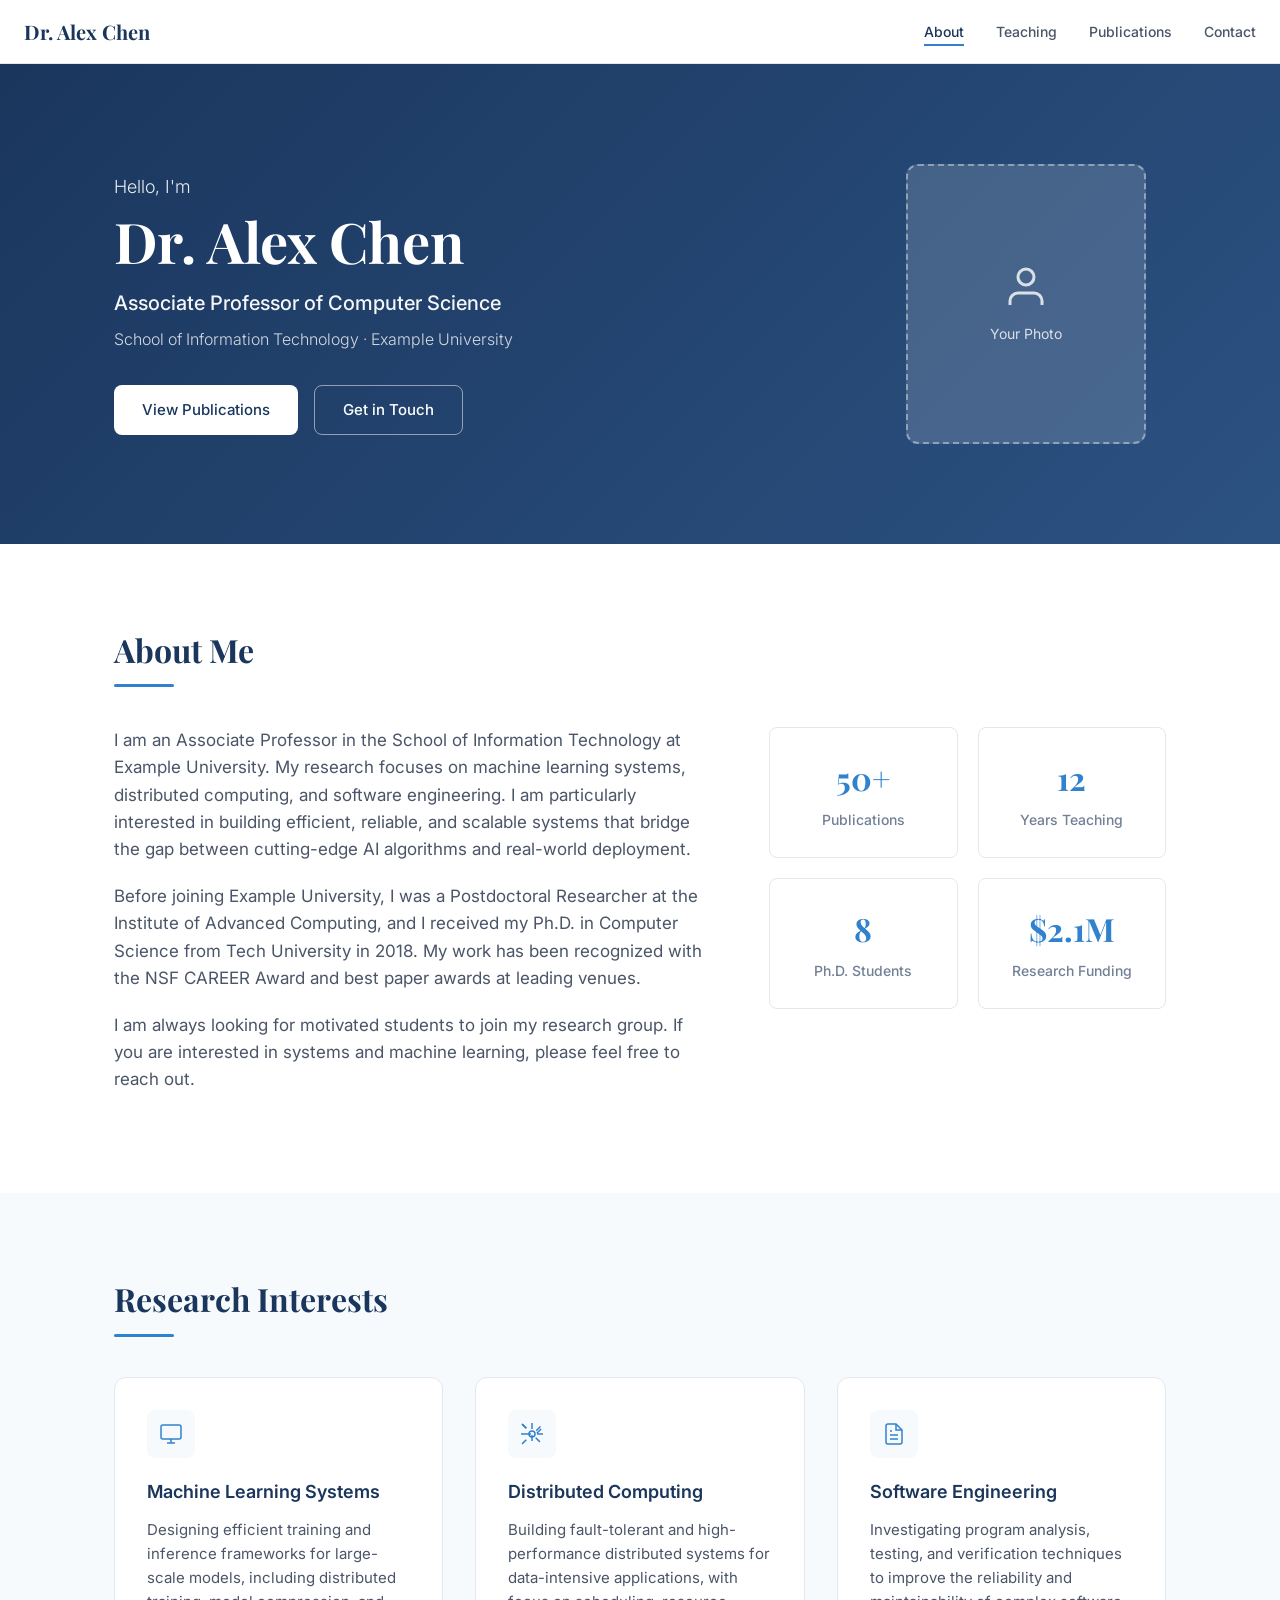
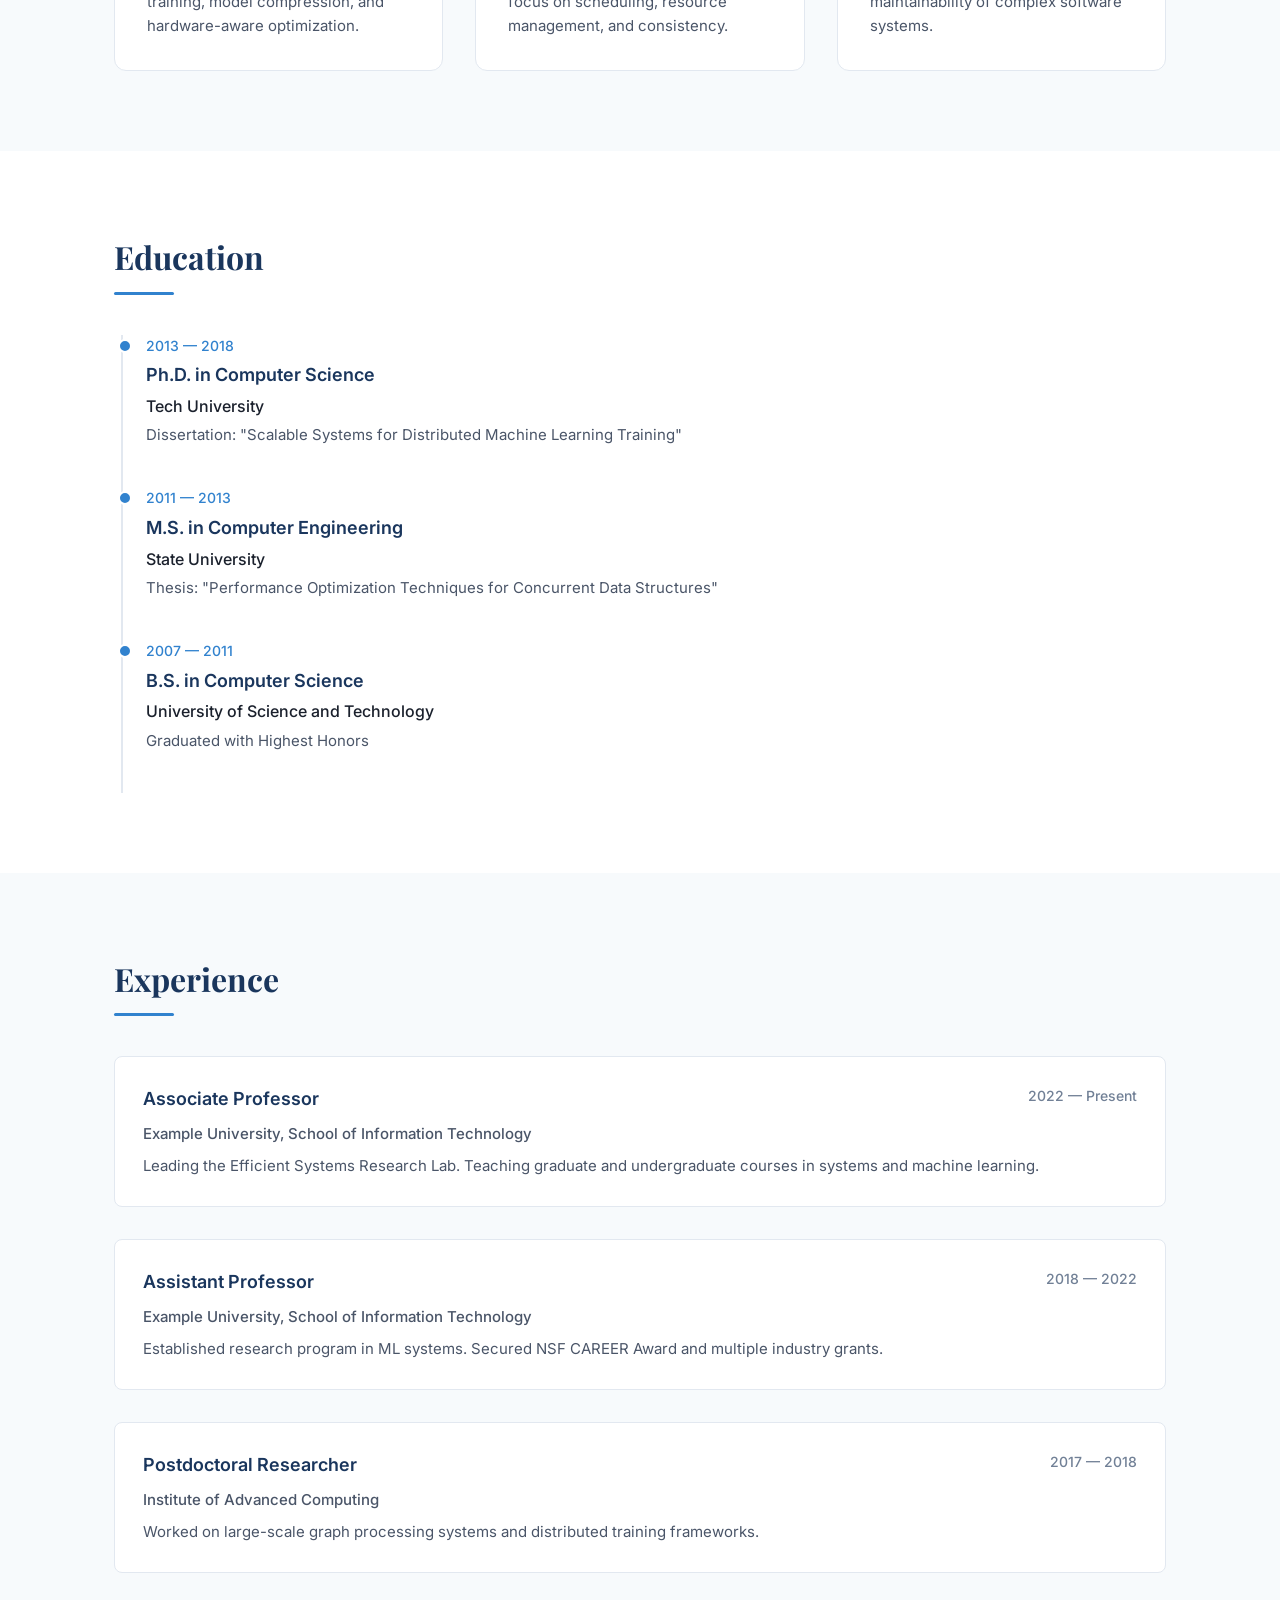
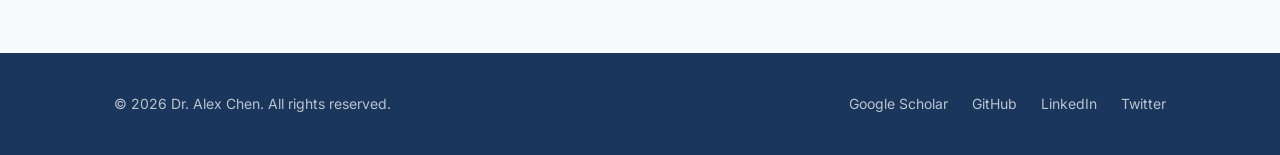
==== index.html @ c8a5bb2c "Initial website commit" ====
<!DOCTYPE html>
<html lang="en">
<head>
    <meta charset="UTF-8">
    <meta name="viewport" content="width=device-width, initial-scale=1.0">
    <title>Dr. Alex Chen — Personal Homepage</title>
    <link rel="stylesheet" href="style.css">
    <link href="https://fonts.googleapis.com/css2?family=Inter:wght@300;400;500;600;700&family=Playfair+Display:wght@600;700&display=swap" rel="stylesheet">
</head>
<body>
    <nav class="navbar">
        <div class="nav-brand">
            <a href="index.html">Dr. Alex Chen</a>
        </div>
        <ul class="nav-links">
            <li><a href="index.html" class="active">About</a></li>
            <li><a href="teaching.html">Teaching</a></li>
            <li><a href="publications.html">Publications</a></li>
            <li><a href="contact.html">Contact</a></li>
        </ul>
        <button class="nav-toggle" aria-label="toggle navigation">
            <span class="hamburger"></span>
        </button>
    </nav>

    <header class="hero">
        <div class="hero-content">
            <div class="hero-text">
                <p class="greeting">Hello, I'm</p>
                <h1>Dr. Alex Chen</h1>
                <p class="subtitle">Associate Professor of Computer Science</p>
                <p class="affiliation">School of Information Technology · Example University</p>
                <div class="hero-actions">
                    <a href="publications.html" class="btn btn-primary">View Publications</a>
                    <a href="contact.html" class="btn btn-secondary">Get in Touch</a>
                </div>
            </div>
            <div class="hero-image">
                <div class="photo-placeholder">
                    <svg viewBox="0 0 24 24" fill="none" stroke="currentColor" stroke-width="1.5">
                        <path d="M20 21v-2a4 4 0 0 0-4-4H8a4 4 0 0 0-4 4v2"/>
                        <circle cx="12" cy="7" r="4"/>
                    </svg>
                    <span>Your Photo</span>
                </div>
            </div>
        </div>
    </header>

    <main>
        <section class="section about-section">
            <div class="container">
                <h2 class="section-title">About Me</h2>
                <div class="about-grid">
                    <div class="about-text">
                        <p>
                            I am an Associate Professor in the School of Information Technology at Example University.
                            My research focuses on machine learning systems, distributed computing, and software engineering.
                            I am particularly interested in building efficient, reliable, and scalable systems that bridge
                            the gap between cutting-edge AI algorithms and real-world deployment.
                        </p>
                        <p>
                            Before joining Example University, I was a Postdoctoral Researcher at the Institute of Advanced
                            Computing, and I received my Ph.D. in Computer Science from Tech University in 2018.
                            My work has been recognized with the NSF CAREER Award and best paper awards at leading venues.
                        </p>
                        <p>
                            I am always looking for motivated students to join my research group. If you are interested
                            in systems and machine learning, please feel free to reach out.
                        </p>
                    </div>
                    <div class="about-highlights">
                        <div class="highlight-card">
                            <span class="highlight-number">50+</span>
                            <span class="highlight-label">Publications</span>
                        </div>
                        <div class="highlight-card">
                            <span class="highlight-number">12</span>
                            <span class="highlight-label">Years Teaching</span>
                        </div>
                        <div class="highlight-card">
                            <span class="highlight-number">8</span>
                            <span class="highlight-label">Ph.D. Students</span>
                        </div>
                        <div class="highlight-card">
                            <span class="highlight-number">$2.1M</span>
                            <span class="highlight-label">Research Funding</span>
                        </div>
                    </div>
                </div>
            </div>
        </section>

        <section class="section bg-alt">
            <div class="container">
                <h2 class="section-title">Research Interests</h2>
                <div class="research-grid">
                    <div class="research-card">
                        <div class="research-icon">
                            <svg viewBox="0 0 24 24" fill="none" stroke="currentColor" stroke-width="1.5">
                                <rect x="2" y="3" width="20" height="14" rx="2"/>
                                <line x1="8" y1="21" x2="16" y2="21"/>
                                <line x1="12" y1="17" x2="12" y2="21"/>
                            </svg>
                        </div>
                        <h3>Machine Learning Systems</h3>
                        <p>Designing efficient training and inference frameworks for large-scale models, including distributed training, model compression, and hardware-aware optimization.</p>
                    </div>
                    <div class="research-card">
                        <div class="research-icon">
                            <svg viewBox="0 0 24 24" fill="none" stroke="currentColor" stroke-width="1.5">
                                <circle cx="12" cy="12" r="3"/>
                                <path d="M12 1v6m0 6v6m4.22-10.22l4.24-4.24M6.34 6.34L2.1 2.1m17.8 17.8l-4.24-4.24M6.34 17.66l-4.24 4.24"/>
                                <path d="M23 12h-6m-6 0H1m20.07-4.93l-4.24 4.24M6.34 6.34L2.1 2.1"/>
                            </svg>
                        </div>
                        <h3>Distributed Computing</h3>
                        <p>Building fault-tolerant and high-performance distributed systems for data-intensive applications, with focus on scheduling, resource management, and consistency.</p>
                    </div>
                    <div class="research-card">
                        <div class="research-icon">
                            <svg viewBox="0 0 24 24" fill="none" stroke="currentColor" stroke-width="1.5">
                                <path d="M14 2H6a2 2 0 0 0-2 2v16a2 2 0 0 0 2 2h12a2 2 0 0 0 2-2V8z"/>
                                <polyline points="14 2 14 8 20 8"/>
                                <line x1="16" y1="13" x2="8" y2="13"/>
                                <line x1="16" y1="17" x2="8" y2="17"/>
                                <polyline points="10 9 9 9 8 9"/>
                            </svg>
                        </div>
                        <h3>Software Engineering</h3>
                        <p>Investigating program analysis, testing, and verification techniques to improve the reliability and maintainability of complex software systems.</p>
                    </div>
                </div>
            </div>
        </section>

        <section class="section">
            <div class="container">
                <h2 class="section-title">Education</h2>
                <div class="timeline">
                    <div class="timeline-item">
                        <div class="timeline-marker"></div>
                        <div class="timeline-content">
                            <span class="timeline-date">2013 — 2018</span>
                            <h3>Ph.D. in Computer Science</h3>
                            <p class="timeline-institution">Tech University</p>
                            <p class="timeline-detail">Dissertation: "Scalable Systems for Distributed Machine Learning Training"</p>
                        </div>
                    </div>
                    <div class="timeline-item">
                        <div class="timeline-marker"></div>
                        <div class="timeline-content">
                            <span class="timeline-date">2011 — 2013</span>
                            <h3>M.S. in Computer Engineering</h3>
                            <p class="timeline-institution">State University</p>
                            <p class="timeline-detail">Thesis: "Performance Optimization Techniques for Concurrent Data Structures"</p>
                        </div>
                    </div>
                    <div class="timeline-item">
                        <div class="timeline-marker"></div>
                        <div class="timeline-content">
                            <span class="timeline-date">2007 — 2011</span>
                            <h3>B.S. in Computer Science</h3>
                            <p class="timeline-institution">University of Science and Technology</p>
                            <p class="timeline-detail">Graduated with Highest Honors</p>
                        </div>
                    </div>
                </div>
            </div>
        </section>

        <section class="section bg-alt">
            <div class="container">
                <h2 class="section-title">Experience</h2>
                <div class="experience-list">
                    <div class="experience-item">
                        <div class="experience-header">
                            <h3>Associate Professor</h3>
                            <span class="experience-date">2022 — Present</span>
                        </div>
                        <p class="experience-org">Example University, School of Information Technology</p>
                        <p>Leading the Efficient Systems Research Lab. Teaching graduate and undergraduate courses in systems and machine learning.</p>
                    </div>
                    <div class="experience-item">
                        <div class="experience-header">
                            <h3>Assistant Professor</h3>
                            <span class="experience-date">2018 — 2022</span>
                        </div>
                        <p class="experience-org">Example University, School of Information Technology</p>
                        <p>Established research program in ML systems. Secured NSF CAREER Award and multiple industry grants.</p>
                    </div>
                    <div class="experience-item">
                        <div class="experience-header">
                            <h3>Postdoctoral Researcher</h3>
                            <span class="experience-date">2017 — 2018</span>
                        </div>
                        <p class="experience-org">Institute of Advanced Computing</p>
                        <p>Worked on large-scale graph processing systems and distributed training frameworks.</p>
                    </div>
                </div>
            </div>
        </section>
    </main>

    <footer class="footer">
        <div class="container">
            <p>&copy; 2026 Dr. Alex Chen. All rights reserved.</p>
            <div class="footer-links">
                <a href="https://scholar.google.com" target="_blank" rel="noopener">Google Scholar</a>
                <a href="https://github.com" target="_blank" rel="noopener">GitHub</a>
                <a href="https://linkedin.com" target="_blank" rel="noopener">LinkedIn</a>
                <a href="https://twitter.com" target="_blank" rel="noopener">Twitter</a>
            </div>
        </div>
    </footer>

    <script src="script.js"></script>
</body>
</html>
---- style.css ----
/* ===== CSS Variables ===== */
:root {
    --color-primary: #1a365d;
    --color-primary-light: #2c5282;
    --color-accent: #3182ce;
    --color-accent-hover: #2b6cb0;
    --color-text: #1a202c;
    --color-text-light: #4a5568;
    --color-text-muted: #718096;
    --color-bg: #ffffff;
    --color-bg-alt: #f7fafc;
    --color-border: #e2e8f0;
    --color-card: #ffffff;
    --shadow-sm: 0 1px 2px 0 rgba(0, 0, 0, 0.05);
    --shadow-md: 0 4px 6px -1px rgba(0, 0, 0, 0.1), 0 2px 4px -1px rgba(0, 0, 0, 0.06);
    --shadow-lg: 0 10px 15px -3px rgba(0, 0, 0, 0.1), 0 4px 6px -2px rgba(0, 0, 0, 0.05);
    --radius: 8px;
    --radius-lg: 12px;
    --max-width: 1100px;
    --font-body: 'Inter', -apple-system, BlinkMacSystemFont, 'Segoe UI', sans-serif;
    --font-display: 'Playfair Display', Georgia, serif;
}

/* ===== Reset & Base ===== */
*, *::before, *::after {
    box-sizing: border-box;
    margin: 0;
    padding: 0;
}

html {
    scroll-behavior: smooth;
}

body {
    font-family: var(--font-body);
    color: var(--color-text);
    line-height: 1.6;
    background: var(--color-bg);
    -webkit-font-smoothing: antialiased;
}

a {
    color: var(--color-accent);
    text-decoration: none;
    transition: color 0.2s;
}

a:hover {
    color: var(--color-accent-hover);
}

img {
    max-width: 100%;
    display: block;
}

/* ===== Layout ===== */
.container {
    max-width: var(--max-width);
    margin: 0 auto;
    padding: 0 24px;
}

.section {
    padding: 80px 0;
}

.bg-alt {
    background: var(--color-bg-alt);
}

.section-title {
    font-family: var(--font-display);
    font-size: 2rem;
    font-weight: 700;
    color: var(--color-primary);
    margin-bottom: 40px;
    position: relative;
    padding-bottom: 12px;
}

.section-title::after {
    content: '';
    position: absolute;
    bottom: 0;
    left: 0;
    width: 60px;
    height: 3px;
    background: var(--color-accent);
    border-radius: 2px;
}

/* ===== Navigation ===== */
.navbar {
    position: sticky;
    top: 0;
    z-index: 1000;
    background: rgba(255, 255, 255, 0.92);
    backdrop-filter: blur(10px);
    border-bottom: 1px solid var(--color-border);
    display: flex;
    align-items: center;
    justify-content: space-between;
    padding: 0 24px;
    height: 64px;
    max-width: 100%;
}

.nav-brand a {
    font-family: var(--font-display);
    font-size: 1.25rem;
    font-weight: 700;
    color: var(--color-primary);
}

.nav-brand a:hover {
    color: var(--color-primary-light);
}

.nav-links {
    display: flex;
    list-style: none;
    gap: 32px;
}

.nav-links a {
    font-size: 0.875rem;
    font-weight: 500;
    color: var(--color-text-light);
    padding: 4px 0;
    position: relative;
}

.nav-links a::after {
    content: '';
    position: absolute;
    bottom: -2px;
    left: 0;
    width: 0;
    height: 2px;
    background: var(--color-accent);
    transition: width 0.3s;
}

.nav-links a:hover,
.nav-links a.active {
    color: var(--color-primary);
}

.nav-links a:hover::after,
.nav-links a.active::after {
    width: 100%;
}

.nav-toggle {
    display: none;
    background: none;
    border: none;
    cursor: pointer;
    padding: 8px;
}

.hamburger {
    display: block;
    width: 24px;
    height: 2px;
    background: var(--color-text);
    position: relative;
    transition: background 0.2s;
}

.hamburger::before,
.hamburger::after {
    content: '';
    position: absolute;
    left: 0;
    width: 100%;
    height: 2px;
    background: var(--color-text);
    transition: transform 0.2s;
}

.hamburger::before {
    top: -7px;
}

.hamburger::after {
    top: 7px;
}

/* ===== Hero ===== */
.hero {
    background: linear-gradient(135deg, var(--color-primary) 0%, var(--color-primary-light) 100%);
    color: #fff;
    padding: 100px 0;
}

.hero-content {
    max-width: var(--max-width);
    margin: 0 auto;
    padding: 0 24px;
    display: grid;
    grid-template-columns: 1fr 280px;
    gap: 60px;
    align-items: center;
}

.greeting {
    font-size: 1.125rem;
    font-weight: 300;
    opacity: 0.9;
    margin-bottom: 8px;
}

.hero h1 {
    font-family: var(--font-display);
    font-size: 3.5rem;
    font-weight: 700;
    margin-bottom: 16px;
    line-height: 1.1;
}

.subtitle {
    font-size: 1.25rem;
    font-weight: 500;
    margin-bottom: 8px;
    opacity: 0.95;
}

.affiliation {
    font-size: 1rem;
    font-weight: 300;
    opacity: 0.8;
    margin-bottom: 32px;
}

.hero-actions {
    display: flex;
    gap: 16px;
    flex-wrap: wrap;
}

.btn {
    display: inline-flex;
    align-items: center;
    justify-content: center;
    padding: 12px 28px;
    font-size: 0.9375rem;
    font-weight: 500;
    border-radius: var(--radius);
    transition: all 0.2s;
    cursor: pointer;
    border: none;
}

.btn-primary {
    background: #fff;
    color: var(--color-primary);
}

.btn-primary:hover {
    background: #f7fafc;
    color: var(--color-primary);
    transform: translateY(-1px);
    box-shadow: var(--shadow-md);
}

.btn-secondary {
    background: transparent;
    color: #fff;
    border: 1.5px solid rgba(255, 255, 255, 0.5);
}

.btn-secondary:hover {
    background: rgba(255, 255, 255, 0.1);
    color: #fff;
    border-color: #fff;
}

.btn-full {
    width: 100%;
}

.photo-placeholder {
    width: 240px;
    height: 280px;
    border-radius: var(--radius-lg);
    background: rgba(255, 255, 255, 0.15);
    border: 2px dashed rgba(255, 255, 255, 0.4);
    display: flex;
    flex-direction: column;
    align-items: center;
    justify-content: center;
    gap: 12px;
    color: rgba(255, 255, 255, 0.8);
    margin: 0 auto;
}

.photo-placeholder svg {
    width: 48px;
    height: 48px;
}

.photo-placeholder span {
    font-size: 0.875rem;
}

/* ===== Page Header ===== */
.page-header {
    background: linear-gradient(135deg, var(--color-primary) 0%, var(--color-primary-light) 100%);
    color: #fff;
    padding: 80px 0 60px;
}

.page-header h1 {
    font-family: var(--font-display);
    font-size: 2.75rem;
    font-weight: 700;
    margin-bottom: 12px;
}

.page-subtitle {
    font-size: 1.125rem;
    font-weight: 300;
    opacity: 0.85;
}

/* ===== About ===== */
.about-grid {
    display: grid;
    grid-template-columns: 1.2fr 0.8fr;
    gap: 60px;
    align-items: start;
}

.about-text p {
    font-size: 1.0625rem;
    color: var(--color-text-light);
    margin-bottom: 20px;
}

.about-highlights {
    display: grid;
    grid-template-columns: 1fr 1fr;
    gap: 20px;
}

.highlight-card {
    background: var(--color-card);
    border: 1px solid var(--color-border);
    border-radius: var(--radius);
    padding: 24px;
    text-align: center;
    transition: box-shadow 0.2s;
}

.highlight-card:hover {
    box-shadow: var(--shadow-md);
}

.highlight-number {
    display: block;
    font-family: var(--font-display);
    font-size: 2rem;
    font-weight: 700;
    color: var(--color-accent);
    margin-bottom: 4px;
}

.highlight-label {
    font-size: 0.875rem;
    color: var(--color-text-muted);
    font-weight: 500;
}

/* ===== Research ===== */
.research-grid {
    display: grid;
    grid-template-columns: repeat(3, 1fr);
    gap: 32px;
}

.research-card {
    background: var(--color-card);
    border: 1px solid var(--color-border);
    border-radius: var(--radius-lg);
    padding: 32px;
    transition: transform 0.2s, box-shadow 0.2s;
}

.research-card:hover {
    transform: translateY(-4px);
    box-shadow: var(--shadow-lg);
}

.research-icon {
    width: 48px;
    height: 48px;
    background: var(--color-bg-alt);
    border-radius: var(--radius);
    display: flex;
    align-items: center;
    justify-content: center;
    margin-bottom: 20px;
}

.research-icon svg {
    width: 24px;
    height: 24px;
    color: var(--color-accent);
}

.research-card h3 {
    font-size: 1.125rem;
    font-weight: 600;
    color: var(--color-primary);
    margin-bottom: 12px;
}

.research-card p {
    font-size: 0.9375rem;
    color: var(--color-text-light);
    line-height: 1.6;
}

/* ===== Timeline ===== */
.timeline {
    position: relative;
    padding-left: 32px;
}

.timeline::before {
    content: '';
    position: absolute;
    left: 7px;
    top: 0;
    bottom: 0;
    width: 2px;
    background: var(--color-border);
}

.timeline-item {
    position: relative;
    padding-bottom: 40px;
}

.timeline-marker {
    position: absolute;
    left: -28px;
    top: 4px;
    width: 14px;
    height: 14px;
    background: var(--color-accent);
    border-radius: 50%;
    border: 2px solid var(--color-bg);
}

.timeline-content h3 {
    font-size: 1.125rem;
    font-weight: 600;
    color: var(--color-primary);
    margin-bottom: 4px;
}

.timeline-date {
    font-size: 0.875rem;
    font-weight: 500;
    color: var(--color-accent);
    margin-bottom: 4px;
    display: block;
}

.timeline-institution {
    font-size: 1rem;
    color: var(--color-text);
    font-weight: 500;
    margin-bottom: 4px;
}

.timeline-detail {
    font-size: 0.9375rem;
    color: var(--color-text-light);
}

/* ===== Experience ===== */
.experience-list {
    display: flex;
    flex-direction: column;
    gap: 32px;
}

.experience-item {
    background: var(--color-card);
    border: 1px solid var(--color-border);
    border-radius: var(--radius);
    padding: 28px;
}

.experience-header {
    display: flex;
    justify-content: space-between;
    align-items: flex-start;
    margin-bottom: 8px;
    flex-wrap: wrap;
    gap: 8px;
}

.experience-header h3 {
    font-size: 1.125rem;
    font-weight: 600;
    color: var(--color-primary);
}

.experience-date {
    font-size: 0.875rem;
    font-weight: 500;
    color: var(--color-text-muted);
    white-space: nowrap;
}

.experience-org {
    font-size: 0.9375rem;
    font-weight: 500;
    color: var(--color-text-light);
    margin-bottom: 8px;
}

.experience-item > p:last-child {
    font-size: 0.9375rem;
    color: var(--color-text-light);
}

/* ===== Teaching ===== */
.course-grid {
    display: grid;
    grid-template-columns: repeat(2, 1fr);
    gap: 32px;
}

.course-card {
    background: var(--color-card);
    border: 1px solid var(--color-border);
    border-radius: var(--radius-lg);
    padding: 32px;
    transition: box-shadow 0.2s;
}

.course-card.current {
    border-color: var(--color-accent);
    box-shadow: 0 0 0 1px var(--color-accent);
}

.course-card:hover {
    box-shadow: var(--shadow-md);
}

.course-header {
    display: flex;
    justify-content: space-between;
    align-items: center;
    margin-bottom: 16px;
}

.course-code {
    font-size: 0.75rem;
    font-weight: 700;
    text-transform: uppercase;
    letter-spacing: 0.5px;
    color: var(--color-accent);
    background: rgba(49, 130, 206, 0.1);
    padding: 4px 10px;
    border-radius: 4px;
}

.course-semester {
    font-size: 0.8125rem;
    color: var(--color-text-muted);
}

.course-card h3 {
    font-size: 1.25rem;
    font-weight: 600;
    color: var(--color-primary);
    margin-bottom: 12px;
}

.course-card > p {
    font-size: 0.9375rem;
    color: var(--color-text-light);
    margin-bottom: 20px;
}

.course-meta {
    display: flex;
    justify-content: space-between;
    align-items: center;
    flex-wrap: wrap;
    gap: 8px;
}

.course-level {
    font-size: 0.8125rem;
    font-weight: 500;
    color: var(--color-text-muted);
    border: 1px solid var(--color-border);
    padding: 4px 10px;
    border-radius: 4px;
}

.course-link {
    font-size: 0.875rem;
    font-weight: 500;
}

.course-list {
    display: flex;
    flex-direction: column;
    gap: 16px;
}

.course-item {
    display: flex;
    justify-content: space-between;
    align-items: center;
    background: var(--color-card);
    border: 1px solid var(--color-border);
    border-radius: var(--radius);
    padding: 20px 24px;
    transition: box-shadow 0.2s;
}

.course-item:hover {
    box-shadow: var(--shadow-sm);
}

.course-item .course-info {
    display: flex;
    align-items: center;
    gap: 16px;
    flex-wrap: wrap;
}

.course-item .course-info h3 {
    font-size: 1rem;
    font-weight: 600;
    color: var(--color-primary);
}

.course-item .course-code {
    font-size: 0.75rem;
    font-weight: 700;
    text-transform: uppercase;
    letter-spacing: 0.5px;
    color: var(--color-accent);
}

.tag {
    font-size: 0.75rem;
    font-weight: 500;
    padding: 4px 10px;
    border-radius: 4px;
    border: 1px solid var(--color-border);
    color: var(--color-text-muted);
    white-space: nowrap;
}

.students-grid {
    display: grid;
    grid-template-columns: 1fr 1fr;
    gap: 48px;
}

.students-group h3 {
    font-size: 1.125rem;
    font-weight: 600;
    color: var(--color-primary);
    margin-bottom: 16px;
}

.student-list {
    list-style: none;
}

.student-list li {
    padding: 10px 0;
    border-bottom: 1px solid var(--color-border);
    font-size: 0.9375rem;
    color: var(--color-text-light);
}

.student-list li:last-child {
    border-bottom: none;
}

.student-list strong {
    color: var(--color-text);
}

.philosophy-content {
    max-width: 800px;
}

.philosophy-content p {
    font-size: 1.0625rem;
    color: var(--color-text-light);
    margin-bottom: 20px;
    line-height: 1.7;
}

/* ===== Publications ===== */
.pub-filters {
    display: flex;
    gap: 12px;
    margin-bottom: 40px;
    flex-wrap: wrap;
}

.filter-btn {
    padding: 8px 20px;
    font-size: 0.875rem;
    font-weight: 500;
    border: 1px solid var(--color-border);
    border-radius: 20px;
    background: var(--color-card);
    color: var(--color-text-light);
    cursor: pointer;
    transition: all 0.2s;
}

.filter-btn:hover {
    border-color: var(--color-accent);
    color: var(--color-accent);
}

.filter-btn.active {
    background: var(--color-accent);
    color: #fff;
    border-color: var(--color-accent);
}

.publications-list {
    display: flex;
    flex-direction: column;
    gap: 24px;
}

.publication {
    background: var(--color-card);
    border: 1px solid var(--color-border);
    border-radius: var(--radius);
    padding: 28px;
    position: relative;
    transition: box-shadow 0.2s;
}

.publication:hover {
    box-shadow: var(--shadow-md);
}

.pub-badge {
    position: absolute;
    top: 16px;
    right: 16px;
    font-size: 0.6875rem;
    font-weight: 700;
    text-transform: uppercase;
    letter-spacing: 0.5px;
    background: var(--color-accent);
    color: #fff;
    padding: 4px 10px;
    border-radius: 4px;
}

.pub-title {
    font-size: 1.125rem;
    font-weight: 600;
    color: var(--color-primary);
    margin-bottom: 10px;
    padding-right: 80px;
}

.pub-authors {
    font-size: 0.9375rem;
    color: var(--color-text-light);
    margin-bottom: 6px;
}

.pub-venue {
    font-size: 0.875rem;
    color: var(--color-text-muted);
    margin-bottom: 16px;
}

.pub-links {
    display: flex;
    gap: 16px;
    flex-wrap: wrap;
}

.pub-link {
    font-size: 0.8125rem;
    font-weight: 500;
    color: var(--color-accent);
    padding: 4px 0;
    position: relative;
}

.pub-link::after {
    content: '';
    position: absolute;
    bottom: 2px;
    left: 0;
    width: 100%;
    height: 1px;
    background: currentColor;
    opacity: 0.3;
}

.pub-link:hover::after {
    opacity: 1;
}

/* ===== Contact ===== */
.contact-grid {
    display: grid;
    grid-template-columns: 1fr 1.2fr;
    gap: 60px;
    align-items: start;
}

.contact-info h2 {
    font-family: var(--font-display);
    font-size: 1.25rem;
    font-weight: 600;
    color: var(--color-primary);
    margin-bottom: 16px;
    margin-top: 32px;
}

.contact-info h2:first-child {
    margin-top: 0;
}

.contact-item {
    display: flex;
    gap: 16px;
    margin-bottom: 20px;
}

.contact-item svg {
    width: 20px;
    height: 20px;
    color: var(--color-accent);
    flex-shrink: 0;
    margin-top: 2px;
}

.contact-item p {
    font-size: 0.9375rem;
    color: var(--color-text-light);
    line-height: 1.5;
}

.contact-item strong {
    color: var(--color-text);
}

.contact-note {
    font-size: 0.8125rem;
    color: var(--color-text-muted);
    margin-top: 2px;
}

.social-links {
    display: flex;
    flex-direction: column;
    gap: 12px;
}

.social-link {
    display: flex;
    align-items: center;
    gap: 12px;
    font-size: 0.9375rem;
    font-weight: 500;
    color: var(--color-text-light);
    padding: 8px 12px;
    border-radius: var(--radius);
    transition: background 0.2s, color 0.2s;
}

.social-link:hover {
    background: var(--color-bg-alt);
    color: var(--color-accent);
}

.social-link svg {
    width: 20px;
    height: 20px;
}

.contact-form-wrapper h2 {
    font-family: var(--font-display);
    font-size: 1.25rem;
    font-weight: 600;
    color: var(--color-primary);
    margin-bottom: 24px;
}

.contact-form {
    background: var(--color-card);
    border: 1px solid var(--color-border);
    border-radius: var(--radius-lg);
    padding: 32px;
}

.form-group {
    margin-bottom: 20px;
}

.form-group label {
    display: block;
    font-size: 0.875rem;
    font-weight: 500;
    color: var(--color-text);
    margin-bottom: 6px;
}

.form-group input,
.form-group select,
.form-group textarea {
    width: 100%;
    padding: 10px 14px;
    font-size: 0.9375rem;
    font-family: inherit;
    border: 1px solid var(--color-border);
    border-radius: var(--radius);
    background: var(--color-bg);
    color: var(--color-text);
    transition: border-color 0.2s, box-shadow 0.2s;
}

.form-group input:focus,
.form-group select:focus,
.form-group textarea:focus {
    outline: none;
    border-color: var(--color-accent);
    box-shadow: 0 0 0 3px rgba(49, 130, 206, 0.1);
}

.form-group textarea {
    resize: vertical;
    min-height: 120px;
}

.office-hours {
    max-width: 600px;
}

.hours-card {
    background: var(--color-card);
    border: 1px solid var(--color-border);
    border-radius: var(--radius);
    padding: 28px;
}

.hours-card h3 {
    font-size: 1.125rem;
    font-weight: 600;
    color: var(--color-primary);
    margin-bottom: 16px;
}

.hours-card ul {
    list-style: none;
    margin-bottom: 16px;
}

.hours-card li {
    font-size: 1rem;
    color: var(--color-text-light);
    padding: 6px 0;
}

.hours-note {
    font-size: 0.875rem;
    color: var(--color-text-muted);
    font-style: italic;
}

/* ===== Footer ===== */
.footer {
    background: var(--color-primary);
    color: rgba(255, 255, 255, 0.7);
    padding: 40px 0;
}

.footer .container {
    display: flex;
    justify-content: space-between;
    align-items: center;
    flex-wrap: wrap;
    gap: 16px;
}

.footer p {
    font-size: 0.875rem;
}

.footer-links {
    display: flex;
    gap: 24px;
}

.footer-links a {
    font-size: 0.875rem;
    color: rgba(255, 255, 255, 0.7);
}

.footer-links a:hover {
    color: #fff;
}

/* ===== Responsive ===== */
@media (max-width: 900px) {
    .hero-content {
        grid-template-columns: 1fr;
        text-align: center;
    }

    .hero h1 {
        font-size: 2.5rem;
    }

    .hero-actions {
        justify-content: center;
    }

    .hero-image {
        order: -1;
    }

    .about-grid {
        grid-template-columns: 1fr;
    }

    .research-grid {
        grid-template-columns: 1fr;
    }

    .course-grid {
        grid-template-columns: 1fr;
    }

    .students-grid {
        grid-template-columns: 1fr;
    }

    .contact-grid {
        grid-template-columns: 1fr;
    }
}

@media (max-width: 700px) {
    .nav-links {
        position: fixed;
        top: 64px;
        left: 0;
        right: 0;
        background: rgba(255, 255, 255, 0.97);
        backdrop-filter: blur(10px);
        flex-direction: column;
        padding: 16px 24px;
        gap: 0;
        border-bottom: 1px solid var(--color-border);
        transform: translateY(-100%);
        opacity: 0;
        pointer-events: none;
        transition: transform 0.3s, opacity 0.3s;
    }

    .nav-links.open {
        transform: translateY(0);
        opacity: 1;
        pointer-events: auto;
    }

    .nav-links li {
        border-bottom: 1px solid var(--color-border);
    }

    .nav-links li:last-child {
        border-bottom: none;
    }

    .nav-links a {
        display: block;
        padding: 12px 0;
        font-size: 1rem;
    }

    .nav-toggle {
        display: block;
    }

    .section {
        padding: 60px 0;
    }

    .section-title {
        font-size: 1.625rem;
    }

    .page-header h1 {
        font-size: 2rem;
    }

    .about-highlights {
        grid-template-columns: 1fr 1fr;
    }

    .course-item {
        flex-direction: column;
        align-items: flex-start;
        gap: 12px;
    }

    .footer .container {
        flex-direction: column;
        text-align: center;
    }
}

/* ===== Hidden utility ===== */
.hidden {
    display: none !important;
}
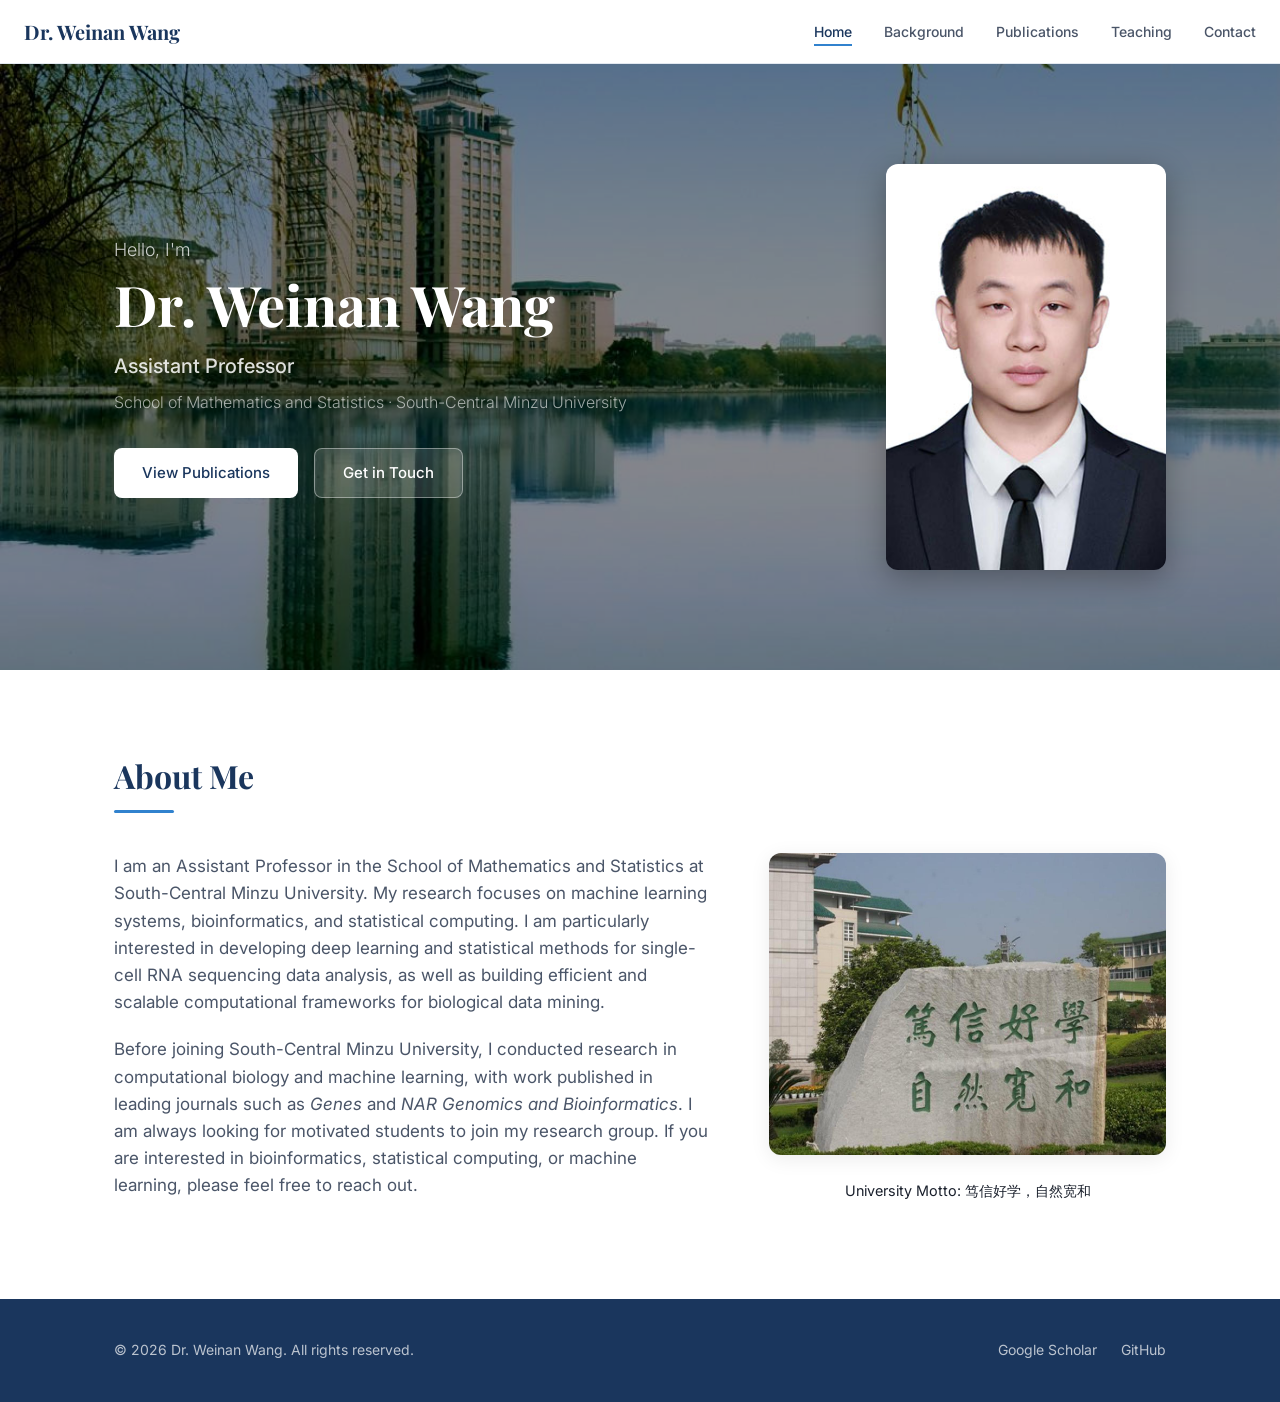
==== commit f0bac7af: "Update personal homepage for Dr. Weinan Wang - Replace template content with real biography, publica" ====
--- a/index.html
+++ b/index.html
@@ -3,19 +3,20 @@
 <head>
     <meta charset="UTF-8">
     <meta name="viewport" content="width=device-width, initial-scale=1.0">
-    <title>Dr. Alex Chen — Personal Homepage</title>
+    <title>Dr. Weinan Wang — Personal Homepage</title>
     <link rel="stylesheet" href="style.css">
     <link href="https://fonts.googleapis.com/css2?family=Inter:wght@300;400;500;600;700&family=Playfair+Display:wght@600;700&display=swap" rel="stylesheet">
 </head>
 <body>
     <nav class="navbar">
         <div class="nav-brand">
-            <a href="index.html">Dr. Alex Chen</a>
+            <a href="index.html">Dr. Weinan Wang</a>
         </div>
         <ul class="nav-links">
-            <li><a href="index.html" class="active">About</a></li>
+            <li><a href="index.html" class="active">Home</a></li>
+            <li><a href="background.html">Background</a></li>
+            <li><a href="publications.html">Publications</a></li>
             <li><a href="teaching.html">Teaching</a></li>
-            <li><a href="publications.html">Publications</a></li>
             <li><a href="contact.html">Contact</a></li>
         </ul>
         <button class="nav-toggle" aria-label="toggle navigation">
@@ -23,26 +24,21 @@
         </button>
     </nav>
 
-    <header class="hero">
-        <div class="hero-content">
-            <div class="hero-text">
-                <p class="greeting">Hello, I'm</p>
-                <h1>Dr. Alex Chen</h1>
-                <p class="subtitle">Associate Professor of Computer Science</p>
-                <p class="affiliation">School of Information Technology · Example University</p>
+    <header class="hero" style="background-image: url('campus-lake.jpg'); background-size: cover; background-position: center; position: relative;">
+        <div style="position: absolute; inset: 0; background: rgba(0,0,0,0.45);"></div>
+        <div class="hero-content" style="position: relative; z-index: 1;">
+            <div class="hero-text" style="color: #fff;">
+                <p class="greeting" style="color: rgba(255,255,255,0.85);">Hello, I'm</p>
+                <h1 style="color: #fff;">Dr. Weinan Wang</h1>
+                <p class="subtitle" style="color: rgba(255,255,255,0.9);">Assistant Professor</p>
+                <p class="affiliation" style="color: rgba(255,255,255,0.75);">School of Mathematics and Statistics · South-Central Minzu University</p>
                 <div class="hero-actions">
                     <a href="publications.html" class="btn btn-primary">View Publications</a>
-                    <a href="contact.html" class="btn btn-secondary">Get in Touch</a>
+                    <a href="contact.html" class="btn btn-secondary" style="background: rgba(255,255,255,0.15); color: #fff; border-color: rgba(255,255,255,0.4);">Get in Touch</a>
                 </div>
             </div>
             <div class="hero-image">
-                <div class="photo-placeholder">
-                    <svg viewBox="0 0 24 24" fill="none" stroke="currentColor" stroke-width="1.5">
-                        <path d="M20 21v-2a4 4 0 0 0-4-4H8a4 4 0 0 0-4 4v2"/>
-                        <circle cx="12" cy="7" r="4"/>
-                    </svg>
-                    <span>Your Photo</span>
-                </div>
+                <img src="person-photo.jpg" alt="Personal Photo" style="width: 280px; height: auto; border-radius: 12px; box-shadow: 0 8px 30px rgba(0,0,0,0.3);">
             </div>
         </div>
     </header>
@@ -54,148 +50,21 @@
                 <div class="about-grid">
                     <div class="about-text">
                         <p>
-                            I am an Associate Professor in the School of Information Technology at Example University.
-                            My research focuses on machine learning systems, distributed computing, and software engineering.
-                            I am particularly interested in building efficient, reliable, and scalable systems that bridge
-                            the gap between cutting-edge AI algorithms and real-world deployment.
+                            I am an Assistant Professor in the School of Mathematics and Statistics at South-Central Minzu University.
+                            My research focuses on machine learning systems, bioinformatics, and statistical computing.
+                            I am particularly interested in developing deep learning and statistical methods for single-cell RNA sequencing data analysis,
+                            as well as building efficient and scalable computational frameworks for biological data mining.
                         </p>
                         <p>
-                            Before joining Example University, I was a Postdoctoral Researcher at the Institute of Advanced
-                            Computing, and I received my Ph.D. in Computer Science from Tech University in 2018.
-                            My work has been recognized with the NSF CAREER Award and best paper awards at leading venues.
-                        </p>
-                        <p>
-                            I am always looking for motivated students to join my research group. If you are interested
-                            in systems and machine learning, please feel free to reach out.
+                            Before joining South-Central Minzu University, I conducted research in computational biology and machine learning,
+                            with work published in leading journals such as <em>Genes</em> and <em>NAR Genomics and Bioinformatics</em>.
+                            I am always looking for motivated students to join my research group.
+                            If you are interested in bioinformatics, statistical computing, or machine learning, please feel free to reach out.
                         </p>
                     </div>
-                    <div class="about-highlights">
-                        <div class="highlight-card">
-                            <span class="highlight-number">50+</span>
-                            <span class="highlight-label">Publications</span>
-                        </div>
-                        <div class="highlight-card">
-                            <span class="highlight-number">12</span>
-                            <span class="highlight-label">Years Teaching</span>
-                        </div>
-                        <div class="highlight-card">
-                            <span class="highlight-number">8</span>
-                            <span class="highlight-label">Ph.D. Students</span>
-                        </div>
-                        <div class="highlight-card">
-                            <span class="highlight-number">$2.1M</span>
-                            <span class="highlight-label">Research Funding</span>
-                        </div>
-                    </div>
-                </div>
-            </div>
-        </section>
-
-        <section class="section bg-alt">
-            <div class="container">
-                <h2 class="section-title">Research Interests</h2>
-                <div class="research-grid">
-                    <div class="research-card">
-                        <div class="research-icon">
-                            <svg viewBox="0 0 24 24" fill="none" stroke="currentColor" stroke-width="1.5">
-                                <rect x="2" y="3" width="20" height="14" rx="2"/>
-                                <line x1="8" y1="21" x2="16" y2="21"/>
-                                <line x1="12" y1="17" x2="12" y2="21"/>
-                            </svg>
-                        </div>
-                        <h3>Machine Learning Systems</h3>
-                        <p>Designing efficient training and inference frameworks for large-scale models, including distributed training, model compression, and hardware-aware optimization.</p>
-                    </div>
-                    <div class="research-card">
-                        <div class="research-icon">
-                            <svg viewBox="0 0 24 24" fill="none" stroke="currentColor" stroke-width="1.5">
-                                <circle cx="12" cy="12" r="3"/>
-                                <path d="M12 1v6m0 6v6m4.22-10.22l4.24-4.24M6.34 6.34L2.1 2.1m17.8 17.8l-4.24-4.24M6.34 17.66l-4.24 4.24"/>
-                                <path d="M23 12h-6m-6 0H1m20.07-4.93l-4.24 4.24M6.34 6.34L2.1 2.1"/>
-                            </svg>
-                        </div>
-                        <h3>Distributed Computing</h3>
-                        <p>Building fault-tolerant and high-performance distributed systems for data-intensive applications, with focus on scheduling, resource management, and consistency.</p>
-                    </div>
-                    <div class="research-card">
-                        <div class="research-icon">
-                            <svg viewBox="0 0 24 24" fill="none" stroke="currentColor" stroke-width="1.5">
-                                <path d="M14 2H6a2 2 0 0 0-2 2v16a2 2 0 0 0 2 2h12a2 2 0 0 0 2-2V8z"/>
-                                <polyline points="14 2 14 8 20 8"/>
-                                <line x1="16" y1="13" x2="8" y2="13"/>
-                                <line x1="16" y1="17" x2="8" y2="17"/>
-                                <polyline points="10 9 9 9 8 9"/>
-                            </svg>
-                        </div>
-                        <h3>Software Engineering</h3>
-                        <p>Investigating program analysis, testing, and verification techniques to improve the reliability and maintainability of complex software systems.</p>
-                    </div>
-                </div>
-            </div>
-        </section>
-
-        <section class="section">
-            <div class="container">
-                <h2 class="section-title">Education</h2>
-                <div class="timeline">
-                    <div class="timeline-item">
-                        <div class="timeline-marker"></div>
-                        <div class="timeline-content">
-                            <span class="timeline-date">2013 — 2018</span>
-                            <h3>Ph.D. in Computer Science</h3>
-                            <p class="timeline-institution">Tech University</p>
-                            <p class="timeline-detail">Dissertation: "Scalable Systems for Distributed Machine Learning Training"</p>
-                        </div>
-                    </div>
-                    <div class="timeline-item">
-                        <div class="timeline-marker"></div>
-                        <div class="timeline-content">
-                            <span class="timeline-date">2011 — 2013</span>
-                            <h3>M.S. in Computer Engineering</h3>
-                            <p class="timeline-institution">State University</p>
-                            <p class="timeline-detail">Thesis: "Performance Optimization Techniques for Concurrent Data Structures"</p>
-                        </div>
-                    </div>
-                    <div class="timeline-item">
-                        <div class="timeline-marker"></div>
-                        <div class="timeline-content">
-                            <span class="timeline-date">2007 — 2011</span>
-                            <h3>B.S. in Computer Science</h3>
-                            <p class="timeline-institution">University of Science and Technology</p>
-                            <p class="timeline-detail">Graduated with Highest Honors</p>
-                        </div>
-                    </div>
-                </div>
-            </div>
-        </section>
-
-        <section class="section bg-alt">
-            <div class="container">
-                <h2 class="section-title">Experience</h2>
-                <div class="experience-list">
-                    <div class="experience-item">
-                        <div class="experience-header">
-                            <h3>Associate Professor</h3>
-                            <span class="experience-date">2022 — Present</span>
-                        </div>
-                        <p class="experience-org">Example University, School of Information Technology</p>
-                        <p>Leading the Efficient Systems Research Lab. Teaching graduate and undergraduate courses in systems and machine learning.</p>
-                    </div>
-                    <div class="experience-item">
-                        <div class="experience-header">
-                            <h3>Assistant Professor</h3>
-                            <span class="experience-date">2018 — 2022</span>
-                        </div>
-                        <p class="experience-org">Example University, School of Information Technology</p>
-                        <p>Established research program in ML systems. Secured NSF CAREER Award and multiple industry grants.</p>
-                    </div>
-                    <div class="experience-item">
-                        <div class="experience-header">
-                            <h3>Postdoctoral Researcher</h3>
-                            <span class="experience-date">2017 — 2018</span>
-                        </div>
-                        <p class="experience-org">Institute of Advanced Computing</p>
-                        <p>Worked on large-scale graph processing systems and distributed training frameworks.</p>
+                    <div class="about-highlights" style="display: flex; flex-direction: column; gap: 1.5rem;">
+                        <img src="campus-motto.jpg" alt="South-Central Minzu University Motto" style="width: 100%; border-radius: 12px; object-fit: cover; box-shadow: 0 4px 20px rgba(0,0,0,0.08);">
+                        <p style="text-align: center; color: var(--text-secondary); font-size: 0.9rem; margin: 0;">University Motto: 笃信好学，自然宽和</p>
                     </div>
                 </div>
             </div>
@@ -204,12 +73,10 @@
 
     <footer class="footer">
         <div class="container">
-            <p>&copy; 2026 Dr. Alex Chen. All rights reserved.</p>
+            <p>&copy; 2026 Dr. Weinan Wang. All rights reserved.</p>
             <div class="footer-links">
-                <a href="https://scholar.google.com" target="_blank" rel="noopener">Google Scholar</a>
-                <a href="https://github.com" target="_blank" rel="noopener">GitHub</a>
-                <a href="https://linkedin.com" target="_blank" rel="noopener">LinkedIn</a>
-                <a href="https://twitter.com" target="_blank" rel="noopener">Twitter</a>
+                <a href="https://scholar.google.com/citations?user=A6I9vhQAAAAJ&hl=en" target="_blank" rel="noopener">Google Scholar</a>
+                <a href="https://github.com/wwn7268/" target="_blank" rel="noopener">GitHub</a>
             </div>
         </div>
     </footer>
